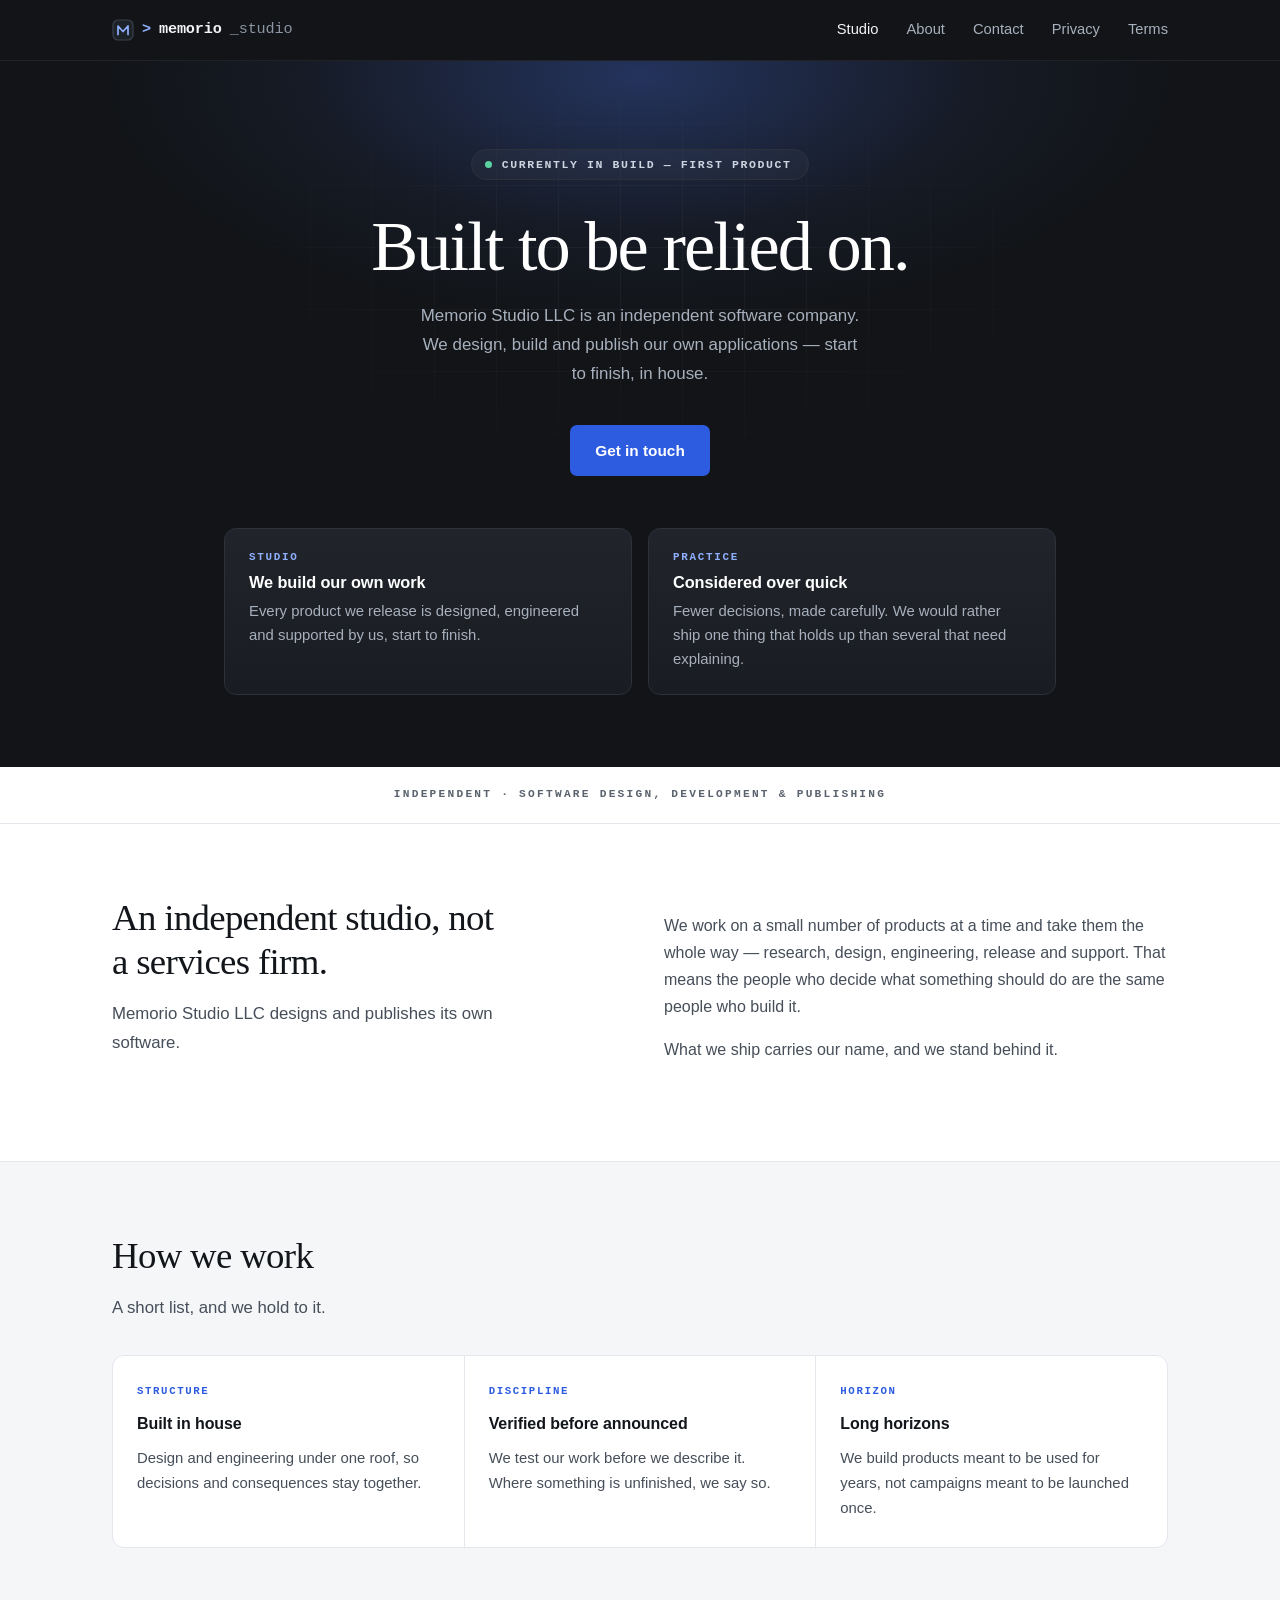
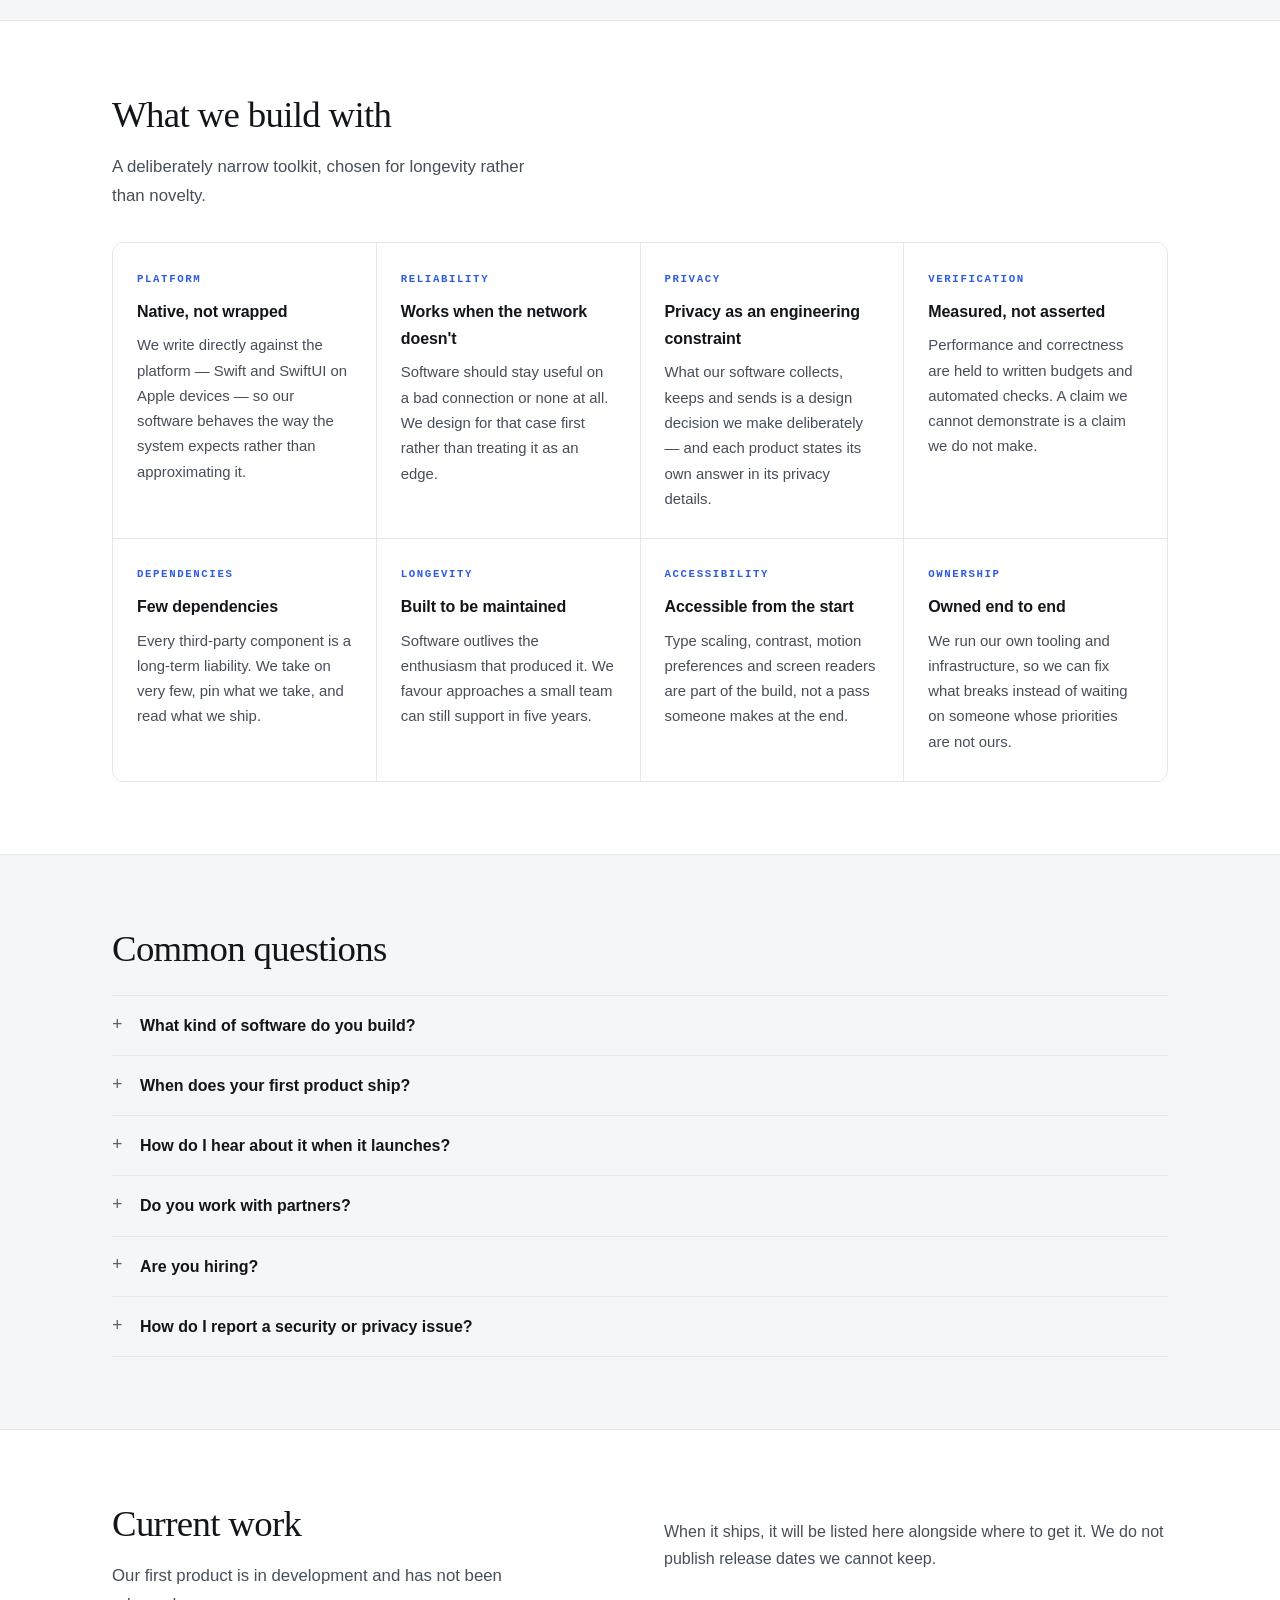
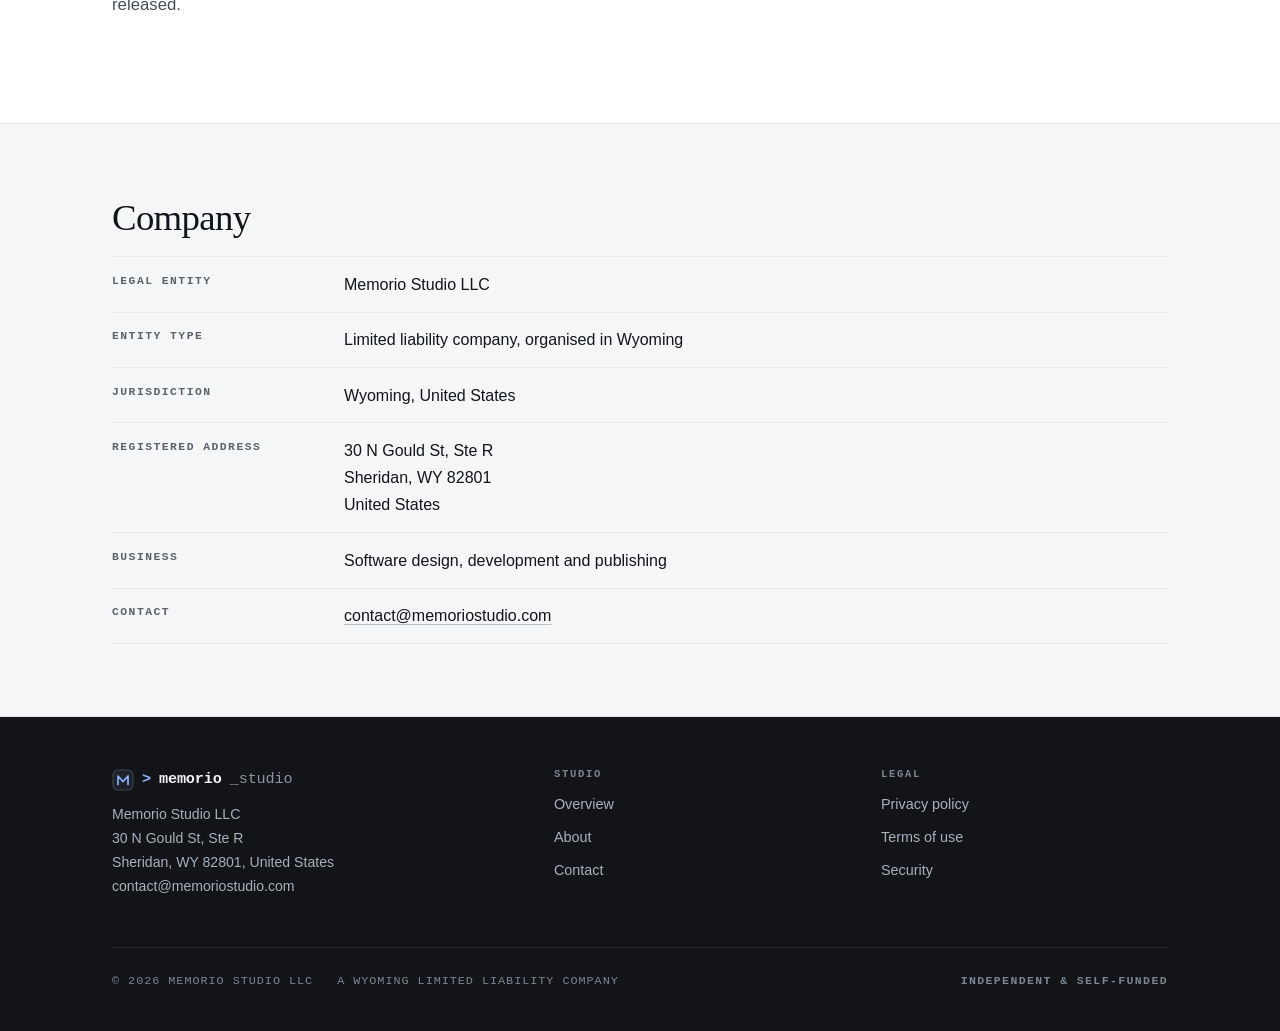
==== index.html @ cac21d76 "chore: move the site to the repository root for GitHub Pages Pages accepts only / or /docs as a publ" ====
<!doctype html>
<html lang="en">
<head>
<meta charset="utf-8">
<meta name="viewport" content="width=device-width, initial-scale=1">
<title>Independent software company — Memorio Studio</title>
<meta name="description" content="Memorio Studio LLC is an independent software company. We design, build and publish our own applications.">
<meta name="theme-color" content="#121417">
<link rel="canonical" href="https://memoriostudio.com/">
<meta property="og:type" content="website">
<meta property="og:site_name" content="Memorio Studio">
<meta property="og:title" content="Independent software company — Memorio Studio">
<meta property="og:description" content="Memorio Studio LLC is an independent software company. We design, build and publish our own applications.">
<meta property="og:url" content="https://memoriostudio.com/">
<meta name="twitter:card" content="summary">
<meta name="twitter:title" content="Independent software company — Memorio Studio">
<meta name="twitter:description" content="Memorio Studio LLC is an independent software company. We design, build and publish our own applications.">
<link rel="stylesheet" href="/styles.css">
<link rel="icon" href="/favicon.svg" type="image/svg+xml">
<script type="application/ld+json">
{"@context":"https://schema.org","@type":"Organization","name":"Memorio Studio LLC","alternateName":"Memorio Studio","legalName":"Memorio Studio LLC","url":"https://memoriostudio.com/","email":"contact@memoriostudio.com","description":"Independent software company designing, building and publishing its own applications.","foundingDate":"2026","address":{"@type":"PostalAddress","streetAddress":"30 N Gould St, Ste R","addressLocality":"Sheridan","addressRegion":"WY","postalCode":"82801","addressCountry":"US"},"contactPoint":{"@type":"ContactPoint","contactType":"customer support","email":"contact@memoriostudio.com","availableLanguage":"English"}}
</script>
</head>
<body>
<a class="skip" href="#main">Skip to content</a>
<header class="topbar"><div class="wrap">
  <a class="wordmark" href="/"><svg width="22" height="22" viewBox="0 0 22 22" fill="none" aria-hidden="true" focusable="false">
  <rect x="1" y="1" width="20" height="20" rx="5" fill="#1d2128" stroke="#3a414c" stroke-width="1.2"/>
  <path d="M6 15.5V7l5 5.5L16 7v8.5" stroke="#8fb0ff" stroke-width="1.7" stroke-linecap="round" stroke-linejoin="round"/>
</svg><span class="caret">&gt;</span><span>memorio</span><span class="dim">_studio</span></a>
  <nav aria-label="Primary">
    <a href="/" aria-current="page">Studio</a>
    <a href="/about.html">About</a>
    <a href="/contact.html">Contact</a>
    <a href="/privacy.html">Privacy</a>
    <a href="/terms.html">Terms</a>
  </nav>
</div></header>
<main id="main">
<section class="hero"><div class="wrap">
  <p class="status-line">
    <span class="pulse" aria-hidden="true"></span>
    <span>Currently in build — first product</span>
  </p>
  <h1>Built to be relied on.</h1>
  <p class="sub">Memorio Studio LLC is an independent software company. We design, build and
  publish our own applications — start to finish, in house.</p>
  <a class="cta" href="/contact.html">Get in touch</a>


  <div class="hero-cards">
    <article class="hero-card">
      <p class="tag">Studio</p>
      <h2>We build our own work</h2>
      <p>Every product we release is designed, engineered and supported by us, start to
      finish.</p>
    </article>
    <article class="hero-card">
      <p class="tag">Practice</p>
      <h2>Considered over quick</h2>
      <p>Fewer decisions, made carefully. We would rather ship one thing that holds up than
      several that need explaining.</p>
    </article>
  </div>
</div></section>

<div class="band-label"><p>Independent · Software design, development &amp; publishing</p></div>

<section class="band"><div class="wrap">
  <div class="split">
    <div>
      <h2>An independent studio, not a services firm.</h2>
      <p class="lede">Memorio Studio LLC designs and publishes its own software.</p>
    </div>
    <div>
      <p>We work on a small number of products at a time and take them the whole way — research,
      design, engineering, release and support. That means the people who decide what something
      should do are the same people who build it.</p>
      <p>What we ship carries our name, and we stand behind it.</p>
    </div>
  </div>
</div></section>

<section class="band alt"><div class="wrap">
  <h2>How we work</h2>
  <p class="lede">A short list, and we hold to it.</p>
  <div class="tiles">
    <article class="tile" data-k="Structure">
      <h3>Built in house</h3>
      <p>Design and engineering under one roof, so decisions and consequences stay together.</p>
    </article>
    <article class="tile" data-k="Discipline">
      <h3>Verified before announced</h3>
      <p>We test our work before we describe it. Where something is unfinished, we say so.</p>
    </article>
    <article class="tile" data-k="Horizon">
      <h3>Long horizons</h3>
      <p>We build products meant to be used for years, not campaigns meant to be launched once.</p>
    </article>
  </div>
</div></section>

<section class="band"><div class="wrap">
  <h2>What we build with</h2>
  <p class="lede">A deliberately narrow toolkit, chosen for longevity rather than novelty.</p>
  <div class="tiles">
    <article class="tile" data-k="Platform">
      <h3>Native, not wrapped</h3>
      <p>We write directly against the platform — Swift and SwiftUI on Apple devices — so our
      software behaves the way the system expects rather than approximating it.</p>
    </article>
    <article class="tile" data-k="Reliability">
      <h3>Works when the network doesn't</h3>
      <p>Software should stay useful on a bad connection or none at all. We design for that case
      first rather than treating it as an edge.</p>
    </article>
    <article class="tile" data-k="Privacy">
      <h3>Privacy as an engineering constraint</h3>
      <p>What our software collects, keeps and sends is a design decision we make deliberately —
      and each product states its own answer in its privacy details.</p>
    </article>
    <article class="tile" data-k="Verification">
      <h3>Measured, not asserted</h3>
      <p>Performance and correctness are held to written budgets and automated checks. A claim we
      cannot demonstrate is a claim we do not make.</p>
    </article>
    <article class="tile" data-k="Dependencies">
      <h3>Few dependencies</h3>
      <p>Every third-party component is a long-term liability. We take on very few, pin what we
      take, and read what we ship.</p>
    </article>
    <article class="tile" data-k="Longevity">
      <h3>Built to be maintained</h3>
      <p>Software outlives the enthusiasm that produced it. We favour approaches a small team can
      still support in five years.</p>
    </article>
    <article class="tile" data-k="Accessibility">
      <h3>Accessible from the start</h3>
      <p>Type scaling, contrast, motion preferences and screen readers are part of the build, not
      a pass someone makes at the end.</p>
    </article>
    <article class="tile" data-k="Ownership">
      <h3>Owned end to end</h3>
      <p>We run our own tooling and infrastructure, so we can fix what breaks instead of waiting on
      someone whose priorities are not ours.</p>
    </article>
  </div>
</div></section>

<section class="band alt"><div class="wrap">
  <h2>Common questions</h2>
  <div class="faq">
    <details><summary>What kind of software do you build?</summary>
      <p>Consumer software for personal use — the kind someone opens on their own device rather
      than software a company buys on their behalf. Our current work concerns personal
      organisation: helping people keep hold of what they are responsible for.</p></details>
    <details><summary>When does your first product ship?</summary>
      <p>It is in development and unreleased. We announce dates only once we can keep them, and it
      will be listed on this site the day it is available.</p></details>
    <details><summary>How do I hear about it when it launches?</summary>
      <p>Write to <a href="mailto:contact@memoriostudio.com">contact@memoriostudio.com</a> and we
      will let you know. We would rather answer a short email than run a list you have to
      remember unsubscribing from.</p></details>
    <details><summary>Do you work with partners?</summary>
      <p>We are open to conversations about partnerships, licensing and distribution. Write to us
      with what you have in mind.</p></details>
    <details><summary>Are you hiring?</summary>
      <p>No open roles at the moment. If you build things carefully and want to be considered when
      that changes, send us something you have made.</p></details>
    <details><summary>How do I report a security or privacy issue?</summary>
      <p>Email us with enough detail to reproduce it. We will acknowledge your report and ask for a
      reasonable window to fix the issue before it is disclosed publicly.</p></details>
  </div>
</div></section>

<section class="band"><div class="wrap">
  <div class="split">
    <div>
      <h2>Current work</h2>
      <p class="lede">Our first product is in development and has not been released.</p>
    </div>
    <div>
      <p>When it ships, it will be listed here alongside where to get it. We do not publish
      release dates we cannot keep.</p>
    </div>
  </div>
</div></section>

<section class="band alt"><div class="wrap">
  <h2>Company</h2>
  <div class="ledger"><dl>
    <div class="row"><dt>Legal entity</dt><dd>Memorio Studio LLC</dd></div>
    <div class="row"><dt>Entity type</dt><dd>Limited liability company, organised in Wyoming</dd></div>
    <div class="row"><dt>Jurisdiction</dt><dd>Wyoming, United States</dd></div>
    <div class="row"><dt>Registered address</dt><dd>30 N Gould St, Ste R<br>Sheridan, WY 82801<br>United States</dd></div>
    <div class="row"><dt>Business</dt><dd>Software design, development and publishing</dd></div>
    <div class="row"><dt>Contact</dt><dd><a href="mailto:contact@memoriostudio.com">contact@memoriostudio.com</a></dd></div>
  </dl></div>
</div></section>
</main>
<footer class="site"><div class="wrap">
  <div class="foot-brand">
    <a class="wordmark" href="/"><svg width="22" height="22" viewBox="0 0 22 22" fill="none" aria-hidden="true" focusable="false">
  <rect x="1" y="1" width="20" height="20" rx="5" fill="#1d2128" stroke="#3a414c" stroke-width="1.2"/>
  <path d="M6 15.5V7l5 5.5L16 7v8.5" stroke="#8fb0ff" stroke-width="1.7" stroke-linecap="round" stroke-linejoin="round"/>
</svg><span class="caret">&gt;</span><span>memorio</span><span class="dim">_studio</span></a>
    <address>
      Memorio Studio LLC<br>
      30 N Gould St, Ste R<br>
      Sheridan, WY 82801, United States<br>
      <a href="mailto:contact@memoriostudio.com">contact@memoriostudio.com</a>
    </address>
  </div>
  <div class="foot-col">
    <h2>Studio</h2>
    <ul>
      <li><a href="/">Overview</a></li>
      <li><a href="/about.html">About</a></li>
      <li><a href="/contact.html">Contact</a></li>
    </ul>
  </div>
  <div class="foot-col">
    <h2>Legal</h2>
    <ul>
      <li><a href="/privacy.html">Privacy policy</a></li>
      <li><a href="/terms.html">Terms of use</a></li>
      <li><a href="/.well-known/security.txt">Security</a></li>
    </ul>
  </div>
  <div class="foot-base">
    <span>&copy; 2026 Memorio Studio LLC</span>
    <span>A Wyoming limited liability company</span>
    <span class="push">Independent &amp; self-funded</span>
  </div>
</div></footer>
</body>
</html>
---- styles.css ----
/* Memorio Studio — dark authoritative hero, serif display, alternating bands.
   System fonts only. No build step, no JavaScript, no third-party requests. */
:root {
  --night:    #121417;
  --night-2:  #191c21;
  --night-3:  #21252b;
  --night-ln: #2c313a;
  --on-night: #f2f4f7;
  --on-night-dim: #a7b0bd;

  --paper:   #ffffff;
  --paper-2: #f5f6f8;
  --rule:    #e4e7ec;
  --ink:     #12151a;
  --body:    #464e59;
  --muted:   #5a626d;

  --steel:      #2d5ce0;
  --steel-soft: #8fb0ff;

  --serif: "Iowan Old Style", "Palatino Linotype", Palatino, "Book Antiqua", Georgia, serif;
  --mono:  ui-monospace, SFMono-Regular, "SF Mono", Menlo, Consolas, monospace;
  --sans:  -apple-system, BlinkMacSystemFont, "Segoe UI", Roboto, Helvetica, Arial, sans-serif;
}

* { box-sizing: border-box; }
html { -webkit-text-size-adjust: 100%; }
body { margin: 0; background: var(--paper); color: var(--body); font: 16px/1.7 var(--sans); -webkit-font-smoothing: antialiased; }
.wrap { max-width: 70rem; margin: 0 auto; padding: 0 2rem; }

/* ── Top bar, sits on the dark hero ─────────────────────────────────────── */
.topbar { background: var(--night); border-bottom: 1px solid rgba(255,255,255,.06); }
.topbar .wrap { display: flex; align-items: center; gap: 1rem 2.5rem; flex-wrap: wrap; min-height: 60px; }
.wordmark { display: inline-flex; align-items: center; gap: .6rem; color: var(--on-night); text-decoration: none; font: 600 1.04rem/1 var(--sans); letter-spacing: -.012em; }
.wordmark svg { display: block; }
.topbar nav { margin-left: auto; display: flex; gap: 1.75rem; flex-wrap: wrap; }
.topbar nav a { color: var(--on-night-dim); text-decoration: none; font-size: .92rem; }
.topbar nav a:hover, .topbar nav a:focus-visible { color: var(--on-night); }
.topbar nav a[aria-current="page"] { color: var(--on-night); }

/* ── Hero ───────────────────────────────────────────────────────────────── */
.hero { position: relative; background: var(--night); color: var(--on-night); overflow: hidden; padding: 5.5rem 0 4.5rem; text-align: center; }
.hero::before {
  content: ""; position: absolute; inset: -30% -10% auto -10%; height: 80%;
  background: radial-gradient(48rem 22rem at 50% 40%, rgba(77,124,254,.30), rgba(77,124,254,.06) 45%, transparent 72%);
  pointer-events: none;
}
.hero::after {
  content: ""; position: absolute; inset: 0; pointer-events: none;
  background-image: linear-gradient(rgba(255,255,255,.035) 1px, transparent 1px), linear-gradient(90deg, rgba(255,255,255,.035) 1px, transparent 1px);
  background-size: 62px 62px;
  mask-image: radial-gradient(40rem 18rem at 50% 30%, #000 20%, transparent 75%);
  -webkit-mask-image: radial-gradient(40rem 18rem at 50% 30%, #000 20%, transparent 75%);
}
.hero .wrap { position: relative; z-index: 1; }
.hero h1 { margin: 0 auto 1.25rem; max-width: 24ch; color: #fff; font: 500 clamp(2.6rem, 6.4vw, 4.4rem)/1.02 var(--serif); letter-spacing: -.028em; }
.hero .sub { margin: 0 auto; max-width: 48ch; color: var(--on-night-dim); font-size: 1.06rem; }

.cta { display: inline-block; margin-top: 2.25rem; padding: .8rem 1.6rem; border-radius: 7px; background: var(--steel); color: #fff; font-weight: 600; font-size: .96rem; text-decoration: none; }
.cta:hover { background: #2450cc; }

.hero-cards { display: grid; grid-template-columns: repeat(auto-fit, minmax(17rem, 1fr)); gap: 1rem; max-width: 52rem; margin: 3.25rem auto 0; text-align: left; }
.hero-card { padding: 1.4rem 1.5rem; border: 1px solid var(--night-ln); border-radius: 12px; background: linear-gradient(180deg, var(--night-3), var(--night-2)); }
.hero-card .tag { margin: 0 0 .55rem; color: var(--steel-soft); font: 600 .68rem/1 var(--mono); letter-spacing: .16em; text-transform: uppercase; }
.hero-card h2 { margin: 0 0 .45rem; color: #fff; font: 600 1.02rem/1.3 var(--sans); letter-spacing: -.005em; }
.hero-card p { margin: 0; color: var(--on-night-dim); font-size: .93rem; line-height: 1.6; }

/* ── Trust / label band ─────────────────────────────────────────────────── */
.band-label { padding: 1.4rem 0; border-bottom: 1px solid var(--rule); background: var(--paper); text-align: center; }
.band-label p { margin: 0; color: var(--muted); font: 600 .7rem/1 var(--mono); letter-spacing: .2em; text-transform: uppercase; }

/* ── Content bands ──────────────────────────────────────────────────────── */
.band { padding: 4.5rem 0; border-bottom: 1px solid var(--rule); }
.band.alt { background: var(--paper-2); }
.band h2 { margin: 0 0 1rem; color: var(--ink); font: 500 clamp(1.7rem, 3.4vw, 2.3rem)/1.2 var(--serif); letter-spacing: -.018em; max-width: 22ch; }
.band .lede { margin: 0 0 2rem; max-width: 46ch; font-size: 1.05rem; }
.band p { max-width: 44rem; }

.split { display: grid; grid-template-columns: minmax(0, 1fr) minmax(0, 1fr); gap: 3rem; align-items: start; }
@media (max-width: 52rem) { .split { grid-template-columns: 1fr; gap: 1.75rem; } }

.tiles { display: grid; grid-template-columns: repeat(auto-fit, minmax(15rem, 1fr)); gap: 1rem; margin-top: 2rem; }
.tile { padding: 1.35rem 1.45rem; border: 1px solid var(--rule); border-radius: 11px; background: var(--paper); }
.tile h3 { margin: 0 0 .4rem; color: var(--ink); font-size: .99rem; font-weight: 600; }
.tile p { margin: 0; font-size: .93rem; max-width: none; }

/* ── Ledger ─────────────────────────────────────────────────────────────── */
.ledger { border-top: 1px solid var(--rule); }
.ledger dl { margin: 0; }
.ledger .row { display: grid; grid-template-columns: 13rem minmax(0, 1fr); gap: 1.5rem; padding: .85rem 0; border-bottom: 1px solid var(--rule); }
.ledger dt { margin: 0; color: var(--muted); font: 600 .71rem/1.9 var(--mono); letter-spacing: .13em; text-transform: uppercase; }
.ledger dd { margin: 0; color: var(--ink); }
@media (max-width: 40rem) { .ledger .row { grid-template-columns: 1fr; gap: .1rem; } }

/* ── Documents ──────────────────────────────────────────────────────────── */
.doc-head { padding: 3.5rem 0 1.6rem; border-bottom: 1px solid var(--rule); background: var(--paper-2); }
.doc-head h1 { margin: 0 0 .5rem; color: var(--ink); font: 500 clamp(2rem, 4.4vw, 2.7rem)/1.12 var(--serif); letter-spacing: -.02em; }
.updated { margin: 0; color: var(--muted); font: 600 .71rem/1 var(--mono); letter-spacing: .13em; text-transform: uppercase; }
.doc { padding: 2.75rem 0 4rem; max-width: 44rem; }
.doc h2 { margin: 2.5rem 0 .7rem; color: var(--ink); font: 500 1.28rem/1.3 var(--serif); letter-spacing: -.01em; }
.doc h2:first-of-type { margin-top: 0; }
.doc p, .doc li { max-width: 42rem; }
.doc ul { padding-left: 1.15rem; }
.doc li { margin-bottom: .45rem; }

a { color: var(--ink); text-underline-offset: 3px; text-decoration-color: #b9c0ca; }
a:hover { text-decoration-color: var(--ink); }

/* ── Footer ─────────────────────────────────────────────────────────────── */
footer.site { background: var(--night); color: var(--on-night-dim); padding: 3rem 0; }
footer.site .wrap { display: flex; flex-wrap: wrap; gap: .8rem 2rem; align-items: center; font-size: .88rem; }
footer.site a { color: var(--on-night-dim); text-decoration: none; }
footer.site a:hover { color: var(--on-night); }
.push { margin-left: auto; font: 600 .72rem/1 var(--mono); letter-spacing: .12em; text-transform: uppercase; color: #7c8593; }

:focus-visible { outline: 2px solid var(--steel); outline-offset: 3px; }

/* Skip link — keyboard users reach content without walking the nav. */
.skip {
  position: absolute; left: -9999px; top: 0;
  padding: .7rem 1.1rem; background: var(--paper); color: var(--ink);
  border: 1px solid var(--ink); border-radius: 0 0 7px 0; z-index: 50;
  font-size: .92rem; text-decoration: none;
}
.skip:focus { left: 0; }

/* Print: legal pages get printed and filed. */
@media print {
  .topbar, .cta, footer.site { display: none; }
  body { background: #fff; color: #000; font-size: 11pt; }
  .hero { background: #fff; color: #000; padding: 1rem 0; text-align: left; }
  .hero h1, .hero::before, .hero::after { color: #000; background: none; }
  a { text-decoration: underline; }
  a[href^="mailto:"]::after { content: " (" attr(href) ")"; font-size: 9pt; }
}

/* ── Updates / journal ──────────────────────────────────────────────────── */
.notes { border-top: 1px solid var(--rule); margin-top: 1.75rem; }
.note { display: grid; grid-template-columns: 9rem minmax(0, 1fr); gap: 1.5rem; padding: 1.4rem 0; border-bottom: 1px solid var(--rule); }
.note time { color: var(--muted); font: 600 .71rem/1.9 var(--mono); letter-spacing: .12em; text-transform: uppercase; }
.note h3 { margin: 0 0 .35rem; color: var(--ink); font-size: 1rem; font-weight: 600; }
.note p { margin: 0; font-size: .95rem; max-width: 44rem; }
@media (max-width: 40rem) { .note { grid-template-columns: 1fr; gap: .3rem; } }

/* ── FAQ ────────────────────────────────────────────────────────────────── */
.faq { margin-top: 1.5rem; border-top: 1px solid var(--rule); }
.faq details { border-bottom: 1px solid var(--rule); }
.faq summary { padding: 1rem 0; color: var(--ink); font-weight: 600; cursor: pointer; list-style: none; display: flex; align-items: center; gap: .75rem; min-height: 44px; }
.faq summary::-webkit-details-marker { display: none; }
.faq summary::before { content: "+"; color: var(--muted); font: 500 1.1rem/1 var(--mono); width: 1rem; }
.faq details[open] summary::before { content: "\2013"; }
.faq details p { margin: 0 0 1rem 1.75rem; font-size: .96rem; }

/* ── Tiles, upgraded ────────────────────────────────────────────────────── */
.tiles { grid-template-columns: repeat(auto-fit, minmax(16rem, 1fr)); gap: 1px; background: var(--rule); border: 1px solid var(--rule); border-radius: 12px; overflow: hidden; }

.tile {
  position: relative;
  border: 0;
  border-radius: 0;
  padding: 1.9rem 1.5rem 1.6rem;
  background: var(--paper);
}

.tile::before {
  content: attr(data-k);
  display: block;
  margin-bottom: .85rem;
  color: var(--steel);
  font: 600 .67rem/1 var(--mono);
  letter-spacing: .15em;
  text-transform: uppercase;
}

.tile::after {
  content: "";
  position: absolute;
  left: 1.5rem; top: 1.75rem;
  width: 1.5rem; height: 2px;
  background: var(--steel);
  opacity: 0;
  transform: translateX(-6px);
}

.tile h3 { margin: 0 0 .5rem; font-size: 1rem; letter-spacing: -.005em; }
.tile p { color: var(--body); }

@media (prefers-reduced-motion: no-preference) {
  .tile, .tile::after { transition: background .18s ease, opacity .18s ease, transform .18s ease; }
}
.tile:hover { background: var(--paper-2); }
.tile:hover::after { opacity: 1; transform: translateX(0); }

/* Dev-type wordmark: monospace, lowercased, with a prompt caret. */
.wordmark { gap: .5rem; font-family: var(--mono); font-weight: 600; font-size: .95rem; letter-spacing: -.01em; }
.wordmark .caret { color: var(--steel-soft); font-weight: 700; }
.wordmark .dim { color: #8b95a3; font-weight: 500; }

/* ── Footer: a real grid, not a run-on line ─────────────────────────────── */
footer.site { padding: 3.25rem 0 2.5rem; }

footer.site .wrap {
  display: grid;
  grid-template-columns: minmax(0, 1.4fr) repeat(2, minmax(0, 1fr));
  gap: 2rem 2.5rem;
  align-items: start;
}

.foot-brand .wordmark { color: var(--on-night); margin-bottom: .75rem; }
.foot-brand address { font-style: normal; color: var(--on-night-dim); font-size: .88rem; line-height: 1.7; }
.foot-brand address a { color: var(--on-night-dim); text-decoration: none; }
.foot-brand address a:hover { color: var(--on-night); text-decoration: underline; }

.foot-col h2 {
  margin: 0 0 .8rem;
  color: #7c8593;
  font: 600 .66rem/1 var(--mono);
  letter-spacing: .16em;
  text-transform: uppercase;
}

.foot-col ul { margin: 0; padding: 0; list-style: none; }
.foot-col li { margin-bottom: .5rem; }
.foot-col a { color: var(--on-night-dim); text-decoration: none; font-size: .9rem; }
.foot-col a:hover { color: var(--on-night); }

.foot-base {
  grid-column: 1 / -1;
  display: flex;
  flex-wrap: wrap;
  gap: .5rem 1.5rem;
  align-items: baseline;
  margin-top: 1rem;
  padding-top: 1.5rem;
  border-top: 1px solid rgba(255,255,255,.08);
  color: #7c8593;
  font: 500 .74rem/1.6 var(--mono);
  letter-spacing: .08em;
  text-transform: uppercase;
}

.foot-base .push { margin-left: auto; }

@media (max-width: 46rem) {
  footer.site .wrap { grid-template-columns: 1fr 1fr; }
  .foot-brand { grid-column: 1 / -1; }
}

/* ── Hero status line ───────────────────────────────────────────────────── */
.status-line {
  display: inline-flex;
  align-items: center;
  gap: .6rem;
  margin: 0 0 1.9rem;
  padding: .55rem 1rem .55rem .8rem;
  border: 1px solid var(--night-ln);
  border-radius: 999px;
  background: rgba(255, 255, 255, .03);
  font: 600 .72rem/1 var(--mono);
  letter-spacing: .14em;
  text-transform: uppercase;
  color: #cdd5e0;
}

.status-line .pulse {
  width: 7px; height: 7px;
  border-radius: 50%;
  background: #5ad3a0;
  box-shadow: 0 0 0 0 rgba(90, 211, 160, .55);
}

@media (prefers-reduced-motion: no-preference) {
  .status-line .pulse { animation: pulse 2.4s ease-out infinite; }
  @keyframes pulse {
    0%   { box-shadow: 0 0 0 0 rgba(90, 211, 160, .5); }
    70%  { box-shadow: 0 0 0 7px rgba(90, 211, 160, 0); }
    100% { box-shadow: 0 0 0 0 rgba(90, 211, 160, 0); }
  }
}
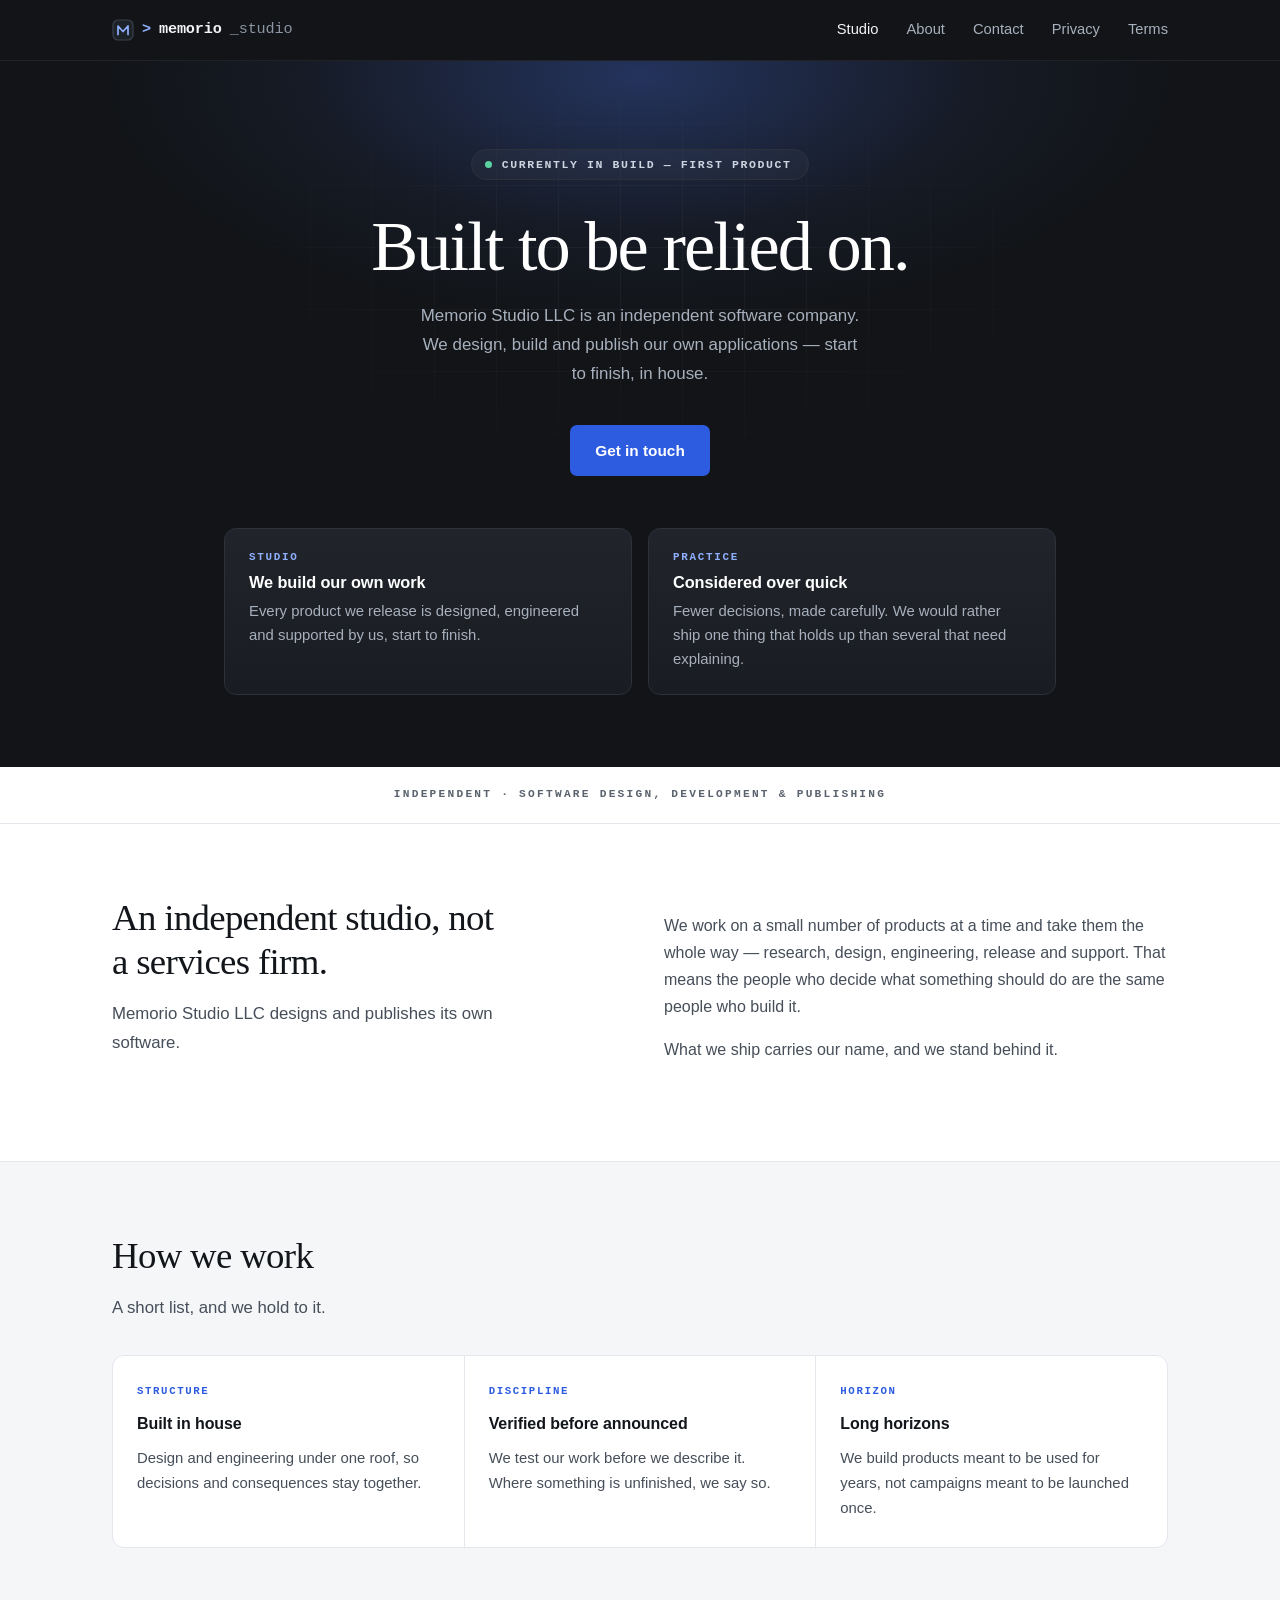
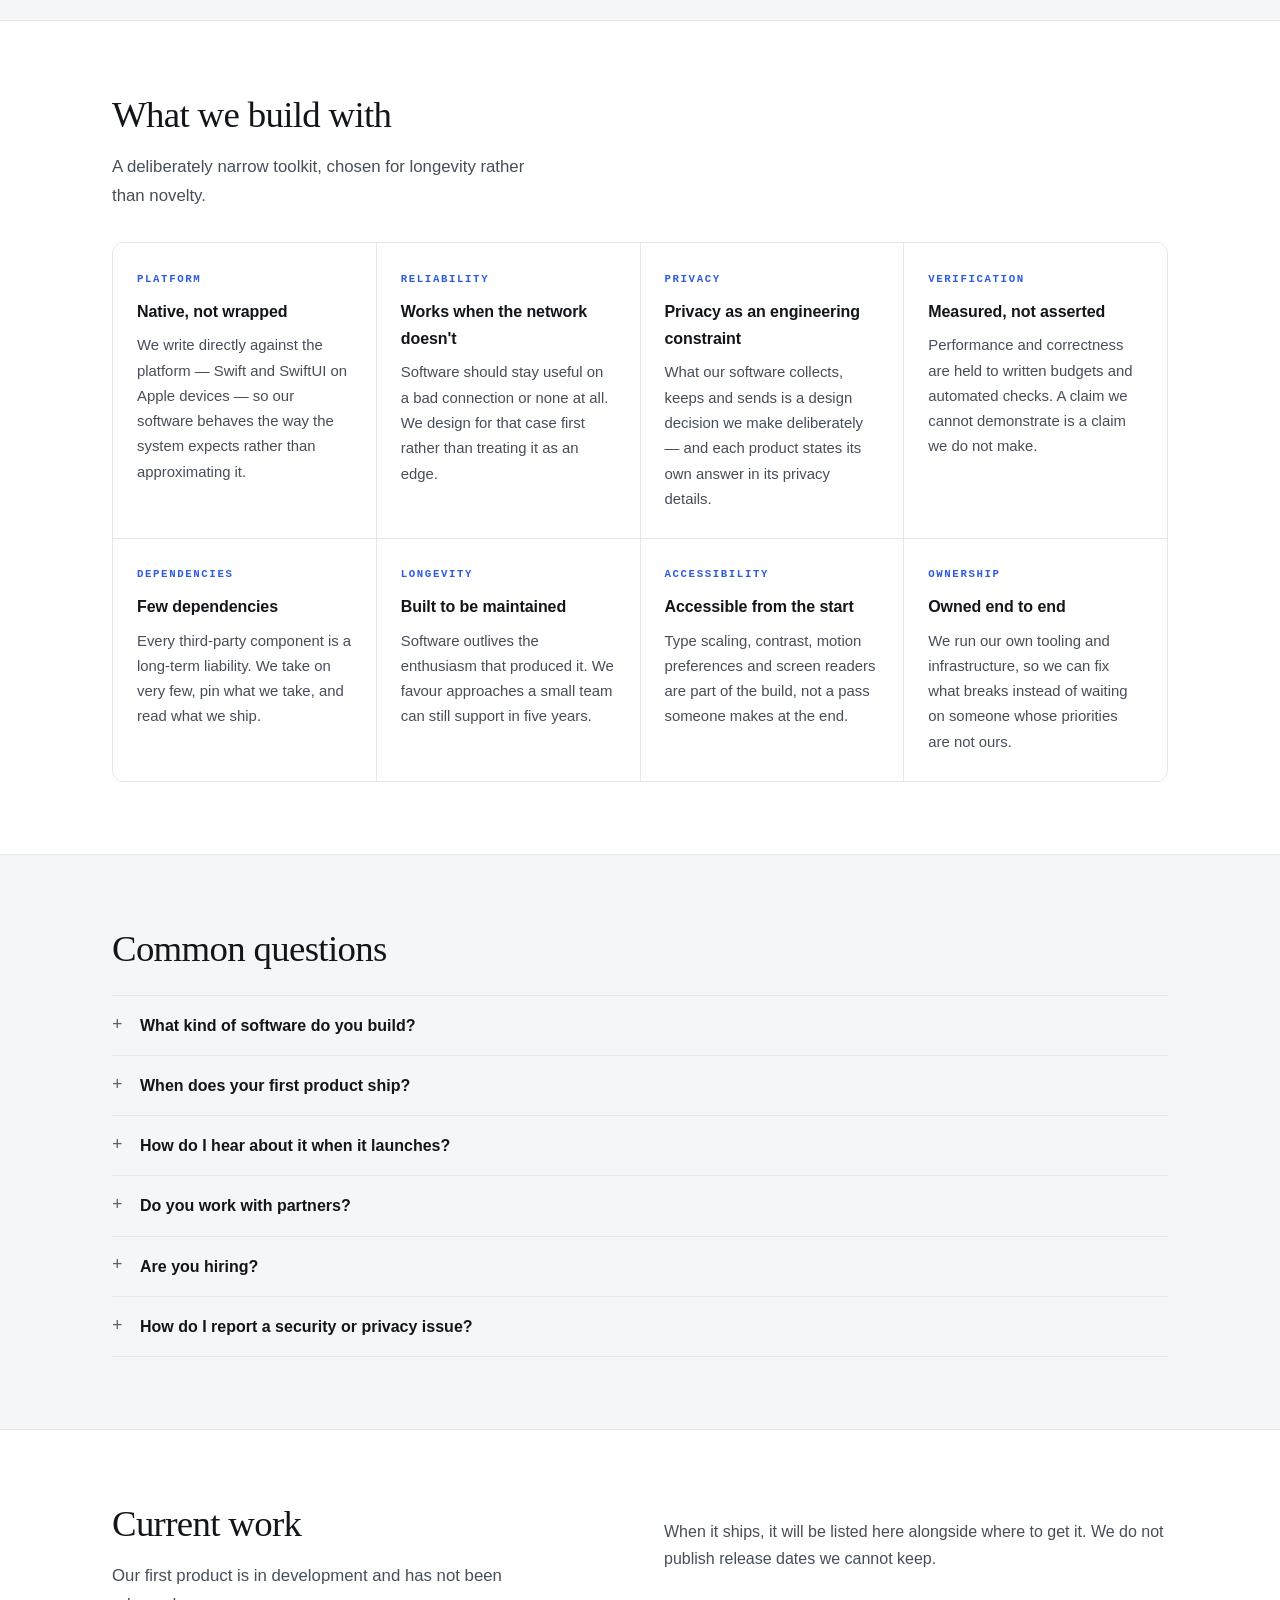
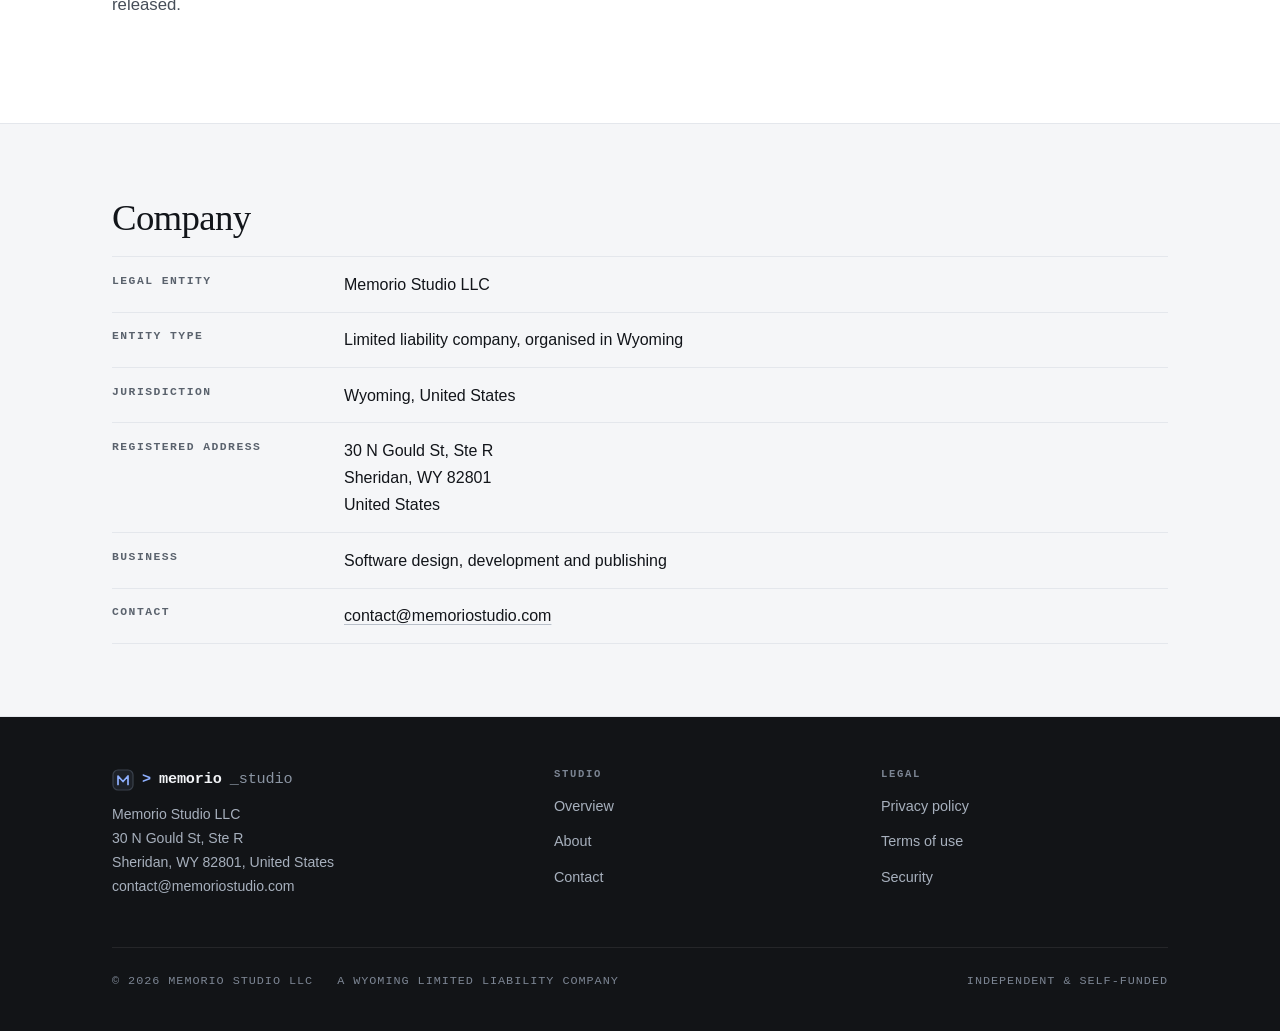
==== commit 16ccc055: "feat: give the footer's Security link a real page The link pointed straight at .well-known/security." ====
--- a/index.html
+++ b/index.html
@@ -15,8 +15,8 @@
 <meta name="twitter:card" content="summary">
 <meta name="twitter:title" content="Independent software company — Memorio Studio">
 <meta name="twitter:description" content="Memorio Studio LLC is an independent software company. We design, build and publish our own applications.">
-<link rel="stylesheet" href="/styles.css">
-<link rel="icon" href="/favicon.svg" type="image/svg+xml">
+<link rel="stylesheet" href="styles.css">
+<link rel="icon" href="favicon.svg" type="image/svg+xml">
 <script type="application/ld+json">
 {"@context":"https://schema.org","@type":"Organization","name":"Memorio Studio LLC","alternateName":"Memorio Studio","legalName":"Memorio Studio LLC","url":"https://memoriostudio.com/","email":"contact@memoriostudio.com","description":"Independent software company designing, building and publishing its own applications.","foundingDate":"2026","address":{"@type":"PostalAddress","streetAddress":"30 N Gould St, Ste R","addressLocality":"Sheridan","addressRegion":"WY","postalCode":"82801","addressCountry":"US"},"contactPoint":{"@type":"ContactPoint","contactType":"customer support","email":"contact@memoriostudio.com","availableLanguage":"English"}}
 </script>
@@ -24,16 +24,16 @@
 <body>
 <a class="skip" href="#main">Skip to content</a>
 <header class="topbar"><div class="wrap">
-  <a class="wordmark" href="/"><svg width="22" height="22" viewBox="0 0 22 22" fill="none" aria-hidden="true" focusable="false">
+  <a class="wordmark" href="index.html"><svg width="22" height="22" viewBox="0 0 22 22" fill="none" aria-hidden="true" focusable="false">
   <rect x="1" y="1" width="20" height="20" rx="5" fill="#1d2128" stroke="#3a414c" stroke-width="1.2"/>
   <path d="M6 15.5V7l5 5.5L16 7v8.5" stroke="#8fb0ff" stroke-width="1.7" stroke-linecap="round" stroke-linejoin="round"/>
 </svg><span class="caret">&gt;</span><span>memorio</span><span class="dim">_studio</span></a>
   <nav aria-label="Primary">
-    <a href="/" aria-current="page">Studio</a>
-    <a href="/about.html">About</a>
-    <a href="/contact.html">Contact</a>
-    <a href="/privacy.html">Privacy</a>
-    <a href="/terms.html">Terms</a>
+    <a href="index.html" aria-current="page">Studio</a>
+    <a href="about.html">About</a>
+    <a href="contact.html">Contact</a>
+    <a href="privacy.html">Privacy</a>
+    <a href="terms.html">Terms</a>
   </nav>
 </div></header>
 <main id="main">
@@ -45,7 +45,7 @@
   <h1>Built to be relied on.</h1>
   <p class="sub">Memorio Studio LLC is an independent software company. We design, build and
   publish our own applications — start to finish, in house.</p>
-  <a class="cta" href="/contact.html">Get in touch</a>
+  <a class="cta" href="contact.html">Get in touch</a>
 
 
   <div class="hero-cards">
@@ -200,7 +200,7 @@
 </main>
 <footer class="site"><div class="wrap">
   <div class="foot-brand">
-    <a class="wordmark" href="/"><svg width="22" height="22" viewBox="0 0 22 22" fill="none" aria-hidden="true" focusable="false">
+    <a class="wordmark" href="index.html"><svg width="22" height="22" viewBox="0 0 22 22" fill="none" aria-hidden="true" focusable="false">
   <rect x="1" y="1" width="20" height="20" rx="5" fill="#1d2128" stroke="#3a414c" stroke-width="1.2"/>
   <path d="M6 15.5V7l5 5.5L16 7v8.5" stroke="#8fb0ff" stroke-width="1.7" stroke-linecap="round" stroke-linejoin="round"/>
 </svg><span class="caret">&gt;</span><span>memorio</span><span class="dim">_studio</span></a>
@@ -214,17 +214,17 @@
   <div class="foot-col">
     <h2>Studio</h2>
     <ul>
-      <li><a href="/">Overview</a></li>
-      <li><a href="/about.html">About</a></li>
-      <li><a href="/contact.html">Contact</a></li>
+      <li><a href="index.html">Overview</a></li>
+      <li><a href="about.html">About</a></li>
+      <li><a href="contact.html">Contact</a></li>
     </ul>
   </div>
   <div class="foot-col">
     <h2>Legal</h2>
     <ul>
-      <li><a href="/privacy.html">Privacy policy</a></li>
-      <li><a href="/terms.html">Terms of use</a></li>
-      <li><a href="/.well-known/security.txt">Security</a></li>
+      <li><a href="privacy.html">Privacy policy</a></li>
+      <li><a href="terms.html">Terms of use</a></li>
+      <li><a href="security.html">Security</a></li>
     </ul>
   </div>
   <div class="foot-base">
--- a/styles.css
+++ b/styles.css
@@ -24,19 +24,57 @@
 }
 
 * { box-sizing: border-box; }
-html { -webkit-text-size-adjust: 100%; }
+/* The canvas behind the page, which is what overscroll reveals. Both ends of
+   every page are dark (topbar, footer), so a white canvas shows as a white bar
+   above the wordmark the moment the page is pulled down on a phone. Giving html
+   its own background makes IT the propagated canvas colour; body's paper still
+   paints the body box, which is everything between the two dark ends. */
+html { -webkit-text-size-adjust: 100%; background: var(--night); }
 body { margin: 0; background: var(--paper); color: var(--body); font: 16px/1.7 var(--sans); -webkit-font-smoothing: antialiased; }
 .wrap { max-width: 70rem; margin: 0 auto; padding: 0 2rem; }
 
 /* ── Top bar, sits on the dark hero ─────────────────────────────────────── */
 .topbar { background: var(--night); border-bottom: 1px solid rgba(255,255,255,.06); }
-.topbar .wrap { display: flex; align-items: center; gap: 1rem 2.5rem; flex-wrap: wrap; min-height: 60px; }
+.topbar .wrap { display: flex; align-items: center; gap: 1rem 2.5rem; flex-wrap: wrap; min-height: 60px; padding-top: .5rem; padding-bottom: .5rem; }
 .wordmark { display: inline-flex; align-items: center; gap: .6rem; color: var(--on-night); text-decoration: none; font: 600 1.04rem/1 var(--sans); letter-spacing: -.012em; }
 .wordmark svg { display: block; }
 .topbar nav { margin-left: auto; display: flex; gap: 1.75rem; flex-wrap: wrap; }
 .topbar nav a { color: var(--on-night-dim); text-decoration: none; font-size: .92rem; }
 .topbar nav a:hover, .topbar nav a:focus-visible { color: var(--on-night); }
 .topbar nav a[aria-current="page"] { color: var(--on-night); }
+
+/* On a phone the five links wrapped to a second row, which pushed the bar to
+   117px and left the wordmark pinned flush against the very top edge. The nav
+   now takes its own full-width row under the wordmark and stays on ONE line:
+   nowrap plus overflow-x means a long link scrolls rather than folding the bar
+   in half, and space-between spreads the five across the width when they fit. */
+@media (max-width: 46rem) {
+  .topbar .wrap {
+    /* Vertical padding only. The horizontal 2rem is inherited from .wrap on
+       purpose: shrinking it here would set the wordmark 12px left of every
+       heading and paragraph below it, trading one alignment bug for another. */
+    padding-top: .9rem;
+    padding-bottom: .9rem;
+    gap: .85rem;
+    min-height: 0;
+  }
+  .topbar nav {
+    margin-left: 0;
+    width: 100%;
+    flex-wrap: nowrap;
+    justify-content: space-between;
+    gap: .75rem;
+    overflow-x: auto;
+    scrollbar-width: none;
+    -ms-overflow-style: none;
+  }
+  .topbar nav::-webkit-scrollbar { display: none; }
+  .topbar nav a { white-space: nowrap; font-size: .88rem; }
+}
+
+@media (max-width: 22rem) {
+  .topbar nav a { font-size: .82rem; }
+}
 
 /* ── Hero ───────────────────────────────────────────────────────────────── */
 .hero { position: relative; background: var(--night); color: var(--on-night); overflow: hidden; padding: 5.5rem 0 4.5rem; text-align: center; }
@@ -101,17 +139,24 @@
 .doc h2:first-of-type { margin-top: 0; }
 .doc p, .doc li { max-width: 42rem; }
 .doc ul { padding-left: 1.15rem; }
+/* Inline monospace for a literal — a domain, a path, a header name. */
+.doc .mono-inline { font: 500 .93em/1 var(--mono); color: var(--ink); }
 .doc li { margin-bottom: .45rem; }
 
 a { color: var(--ink); text-underline-offset: 3px; text-decoration-color: #b9c0ca; }
 a:hover { text-decoration-color: var(--ink); }
 
 /* ── Footer ─────────────────────────────────────────────────────────────── */
-footer.site { background: var(--night); color: var(--on-night-dim); padding: 3rem 0; }
-footer.site .wrap { display: flex; flex-wrap: wrap; gap: .8rem 2rem; align-items: center; font-size: .88rem; }
+footer.site { background: var(--night); color: var(--on-night-dim); }
 footer.site a { color: var(--on-night-dim); text-decoration: none; }
 footer.site a:hover { color: var(--on-night); }
-.push { margin-left: auto; font: 600 .72rem/1 var(--mono); letter-spacing: .12em; text-transform: uppercase; color: #7c8593; }
+
+/* .push is PLACEMENT ONLY. It used to carry its own type — .72rem/1, weight 600
+   — left over from when the footer was one flex line. Inside .foot-base that
+   made the third item a different size, weight and line-height from the two
+   beside it, so even when the three DID share a row their baselines sat 4px
+   apart. The type now comes from .foot-base, so all three lines match. */
+.push { margin-left: 0; }
 
 :focus-visible { outline: 2px solid var(--steel); outline-offset: 3px; }
 
@@ -224,10 +269,15 @@
 .foot-col a { color: var(--on-night-dim); text-decoration: none; font-size: .9rem; }
 .foot-col a:hover { color: var(--on-night); }
 
+/* A grid, not wrapping flex. Flex + margin-left:auto reads as "left, left,
+   right" only while all three fit on one line; the moment they wrap, each lands
+   on its own line and the auto margin shoves the last one to a third, arbitrary
+   x — two flush-left lines and one adrift. A grid cannot wrap mid-row, so the
+   layout is either three columns or one, and both are aligned by construction. */
 .foot-base {
   grid-column: 1 / -1;
-  display: flex;
-  flex-wrap: wrap;
+  display: grid;
+  grid-template-columns: auto auto 1fr;
   gap: .5rem 1.5rem;
   align-items: baseline;
   margin-top: 1rem;
@@ -239,7 +289,14 @@
   text-transform: uppercase;
 }
 
-.foot-base .push { margin-left: auto; }
+.foot-base .push { justify-self: end; text-align: right; }
+
+/* Below this the three lines no longer fit across, so they stack — all flush
+   left, including the one that was pushed right. */
+@media (max-width: 56rem) {
+  .foot-base { grid-template-columns: 1fr; gap: .35rem; }
+  .foot-base .push { justify-self: start; text-align: left; }
+}
 
 @media (max-width: 46rem) {
   footer.site .wrap { grid-template-columns: 1fr 1fr; }
